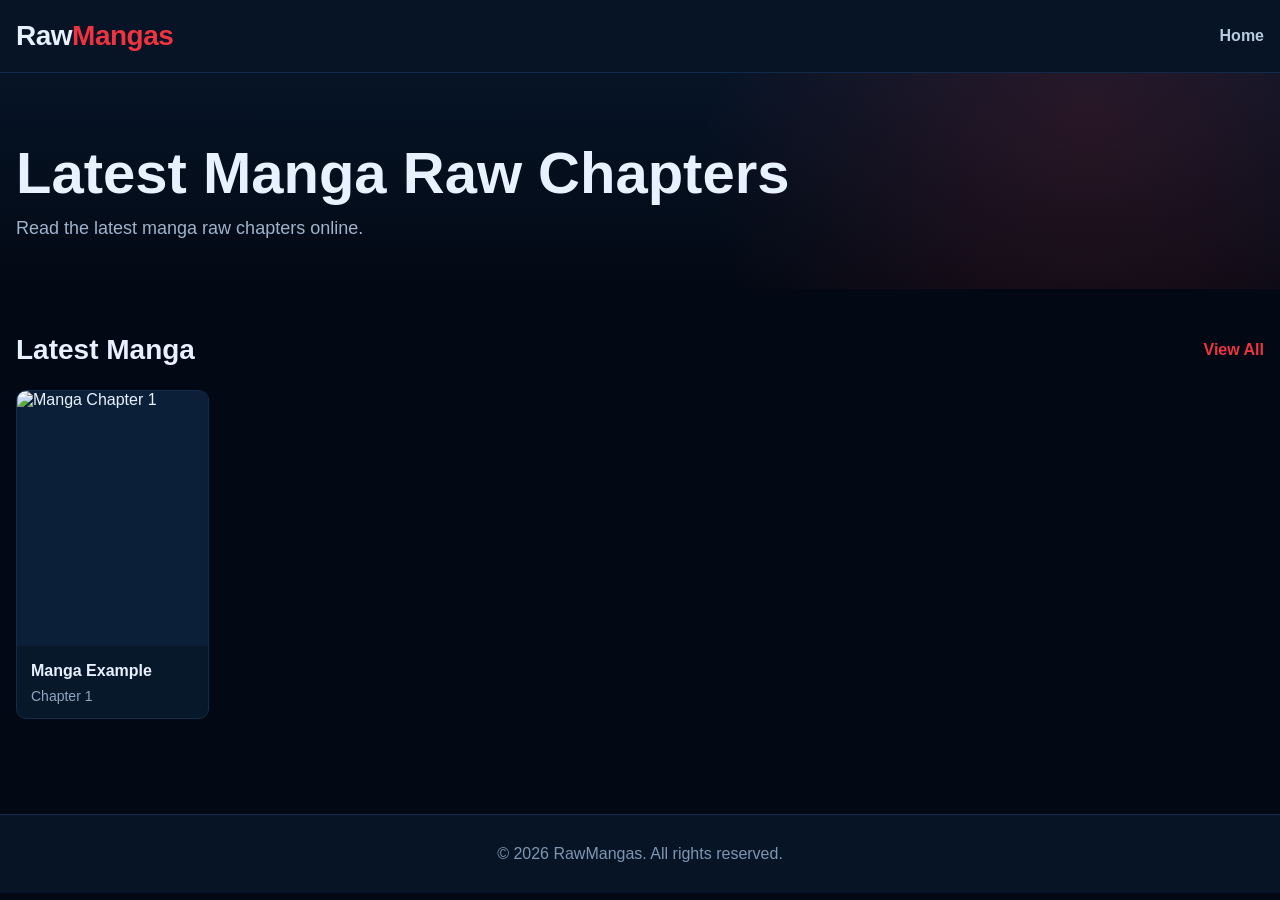
==== index.html @ b0aa453a "Initial RawMangas website" ====
<!DOCTYPE html>
<html lang="en">
<head>
  <meta charset="UTF-8">

  <meta name="viewport" content="width=device-width, initial-scale=1.0">

  <title>RawMangas - Read Manga Raw Online</title>

  <meta
    name="description"
    content="Read the latest manga raw chapters online on RawMangas."
  >

  <meta name="robots" content="index, follow">

  <link rel="canonical" href="https://readnewmangaraw.github.io/rawmangas/">

  <link rel="stylesheet" href="style.css">
</head>

<body>

  <header class="site-header">
    <div class="container">

      <a class="logo" href="./">
        Raw<span>Mangas</span>
      </a>

      <nav>
        <a href="./">Home</a>
      </nav>

    </div>
  </header>


  <main>

    <section class="hero">
      <div class="container">

        <h1>Latest Manga Raw Chapters</h1>

        <p>
          Read the latest manga raw chapters online.
        </p>

      </div>
    </section>


    <section class="manga-section">
      <div class="container">

        <div class="section-heading">
          <h2>Latest Manga</h2>
          <a href="./">View All</a>
        </div>


        <div class="manga-grid">

          <article class="manga-card">

            <a href="./posts/example-chapter-1.html">

              <img
                src="./images/example.jpg"
                alt="Manga Chapter 1"
                loading="lazy"
              >

              <div class="card-content">

                <h3>Manga Example</h3>

                <p>Chapter 1</p>

              </div>

            </a>

          </article>


        </div>

      </div>
    </section>


  </main>


  <footer>
    <div class="container">

      <p>
        © 2026 RawMangas. All rights reserved.
      </p>

    </div>
  </footer>


  <script src="script.js"></script>

</body>
</html>
---- style.css ----
* {
  box-sizing: border-box;
}

html {
  scroll-behavior: smooth;
}

body {
  margin: 0;
  background: #030914;
  color: #e8f1ff;
  font-family: Arial, "Noto Sans", sans-serif;
}

a {
  color: inherit;
  text-decoration: none;
}

img {
  max-width: 100%;
  display: block;
}

.container {
  width: min(1400px, calc(100% - 32px));
  margin: 0 auto;
}


/* Header */

.site-header {
  background: #061426;
  border-bottom: 1px solid #102b49;
  position: sticky;
  top: 0;
  z-index: 100;
}

.site-header .container {
  min-height: 72px;
  display: flex;
  align-items: center;
  justify-content: space-between;
}

.logo {
  font-size: 28px;
  font-weight: 800;
  letter-spacing: -0.5px;
}

.logo span {
  color: #ef3340;
}

nav a {
  color: #b9cbe0;
  font-weight: 600;
}

nav a:hover {
  color: #ffffff;
}


/* Hero */

.hero {
  padding: 70px 0 50px;
  background:
    radial-gradient(
      circle at 85% 20%,
      rgba(239, 51, 64, 0.15),
      transparent 35%
    ),
    linear-gradient(
      180deg,
      #061426 0%,
      #030914 100%
    );
}

.hero h1 {
  margin: 0 0 14px;
  font-size: clamp(32px, 5vw, 58px);
  line-height: 1.05;
}

.hero p {
  margin: 0;
  max-width: 650px;
  color: #9fb4cc;
  font-size: 18px;
}


/* Sections */

.manga-section {
  padding: 45px 0;
}

.section-heading {
  display: flex;
  align-items: center;
  justify-content: space-between;
  gap: 20px;
  margin-bottom: 24px;
}

.section-heading h2 {
  margin: 0;
  font-size: 28px;
}

.section-heading a {
  color: #ef3340;
  font-weight: 700;
}


/* Manga grid */

.manga-grid {
  display: grid;
  grid-template-columns: repeat(6, minmax(0, 1fr));
  gap: 18px;
}

.manga-card {
  background: #07182b;
  border: 1px solid #112d4a;
  border-radius: 10px;
  overflow: hidden;
  transition:
    transform 0.2s ease,
    border-color 0.2s ease,
    box-shadow 0.2s ease;
}

.manga-card:hover {
  transform: translateY(-4px);
  border-color: #ef3340;
  box-shadow: 0 10px 30px rgba(0, 0, 0, 0.35);
}

.manga-card img {
  width: 100%;
  aspect-ratio: 3 / 4;
  object-fit: cover;
  background: #0b2038;
}

.card-content {
  padding: 14px;
}

.card-content h3 {
  margin: 0 0 7px;
  font-size: 16px;
  line-height: 1.35;
}

.card-content p {
  margin: 0;
  color: #8fa6bf;
  font-size: 14px;
}


/* Footer */

footer {
  margin-top: 50px;
  padding: 30px 0;
  background: #061426;
  border-top: 1px solid #102b49;
}

footer p {
  margin: 0;
  color: #7f96b0;
  text-align: center;
}


/* Tablet */

@media (max-width: 1100px) {

  .manga-grid {
    grid-template-columns: repeat(4, minmax(0, 1fr));
  }

}


/* Mobile */

@media (max-width: 700px) {

  .container {
    width: min(100% - 20px, 1400px);
  }

  .site-header .container {
    min-height: 62px;
  }

  .logo {
    font-size: 24px;
  }

  .hero {
    padding: 50px 0 35px;
  }

  .hero h1 {
    font-size: 34px;
  }

  .hero p {
    font-size: 16px;
  }

  .manga-section {
    padding: 32px 0;
  }

  .section-heading h2 {
    font-size: 23px;
  }

  .manga-grid {
    grid-template-columns: repeat(2, minmax(0, 1fr));
    gap: 12px;
  }

  .card-content {
    padding: 11px;
  }

  .card-content h3 {
    font-size: 14px;
  }

  .card-content p {
    font-size: 13px;
  }

}
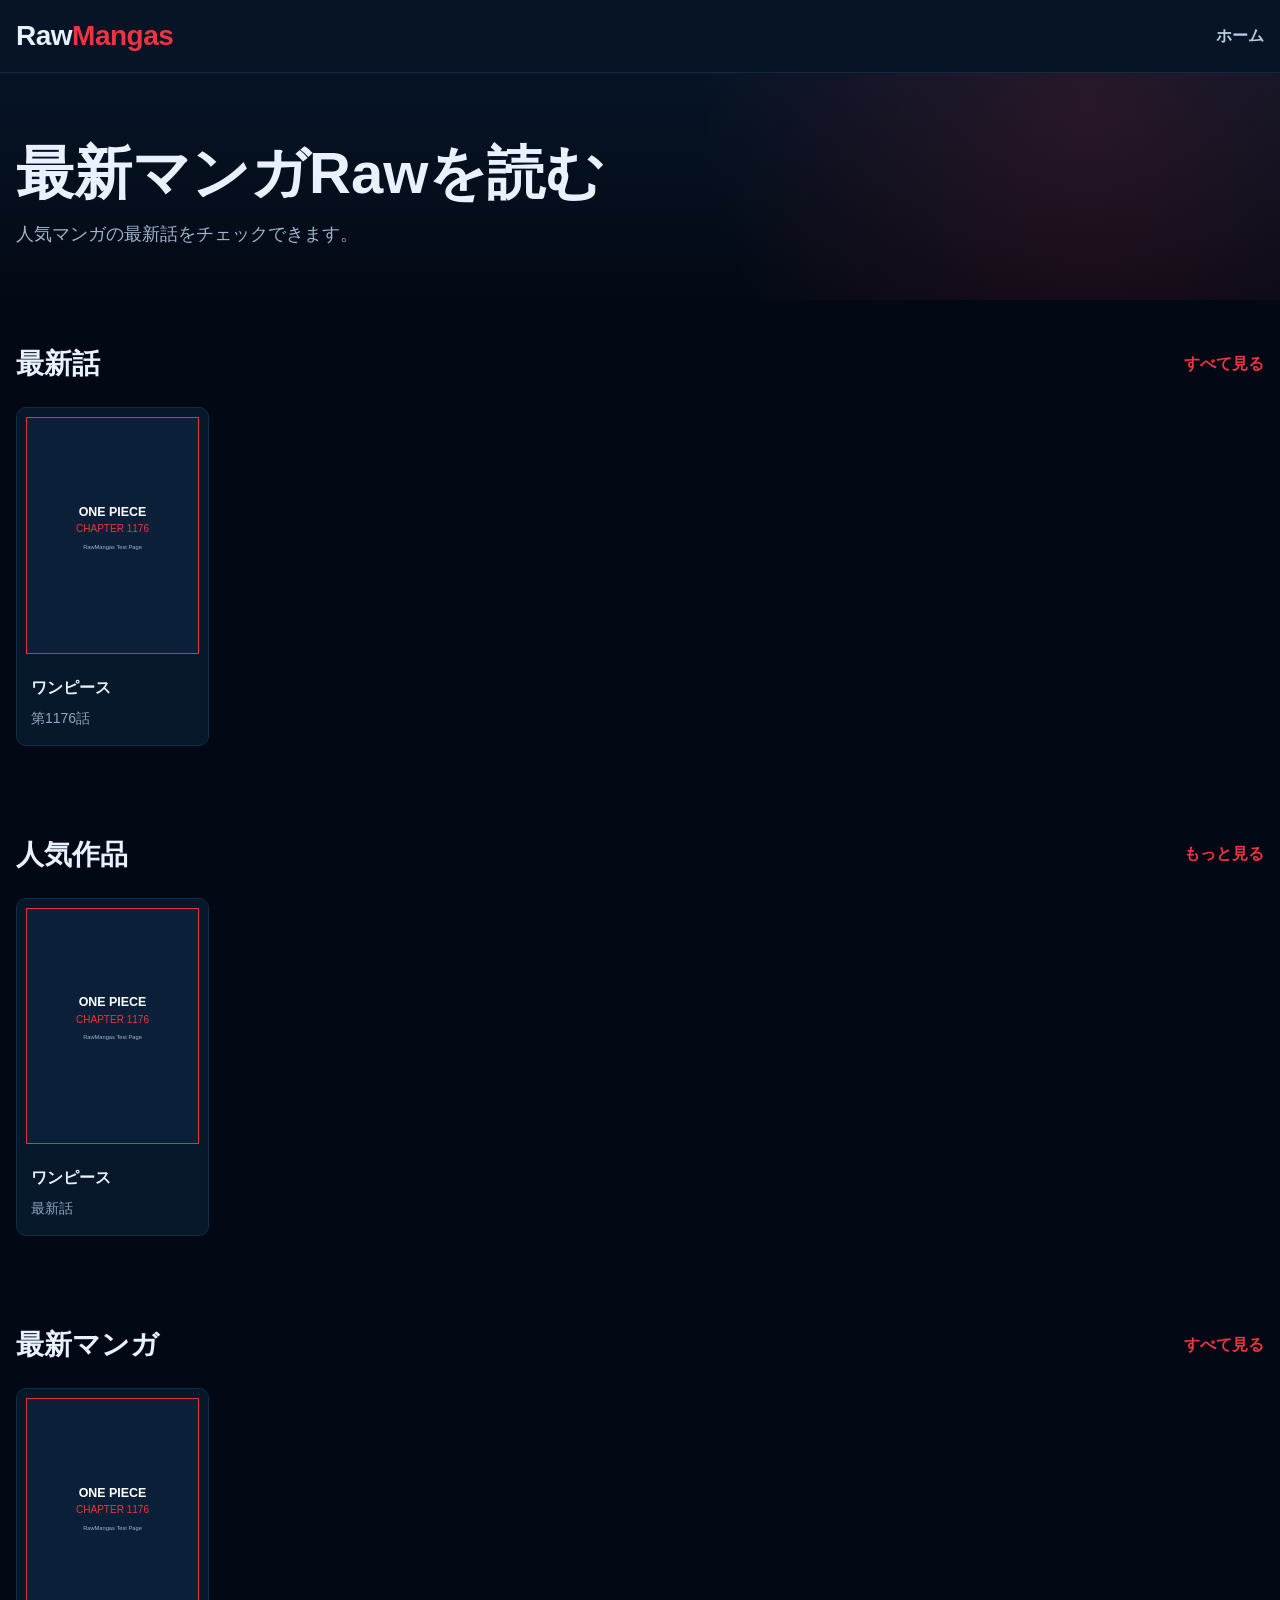
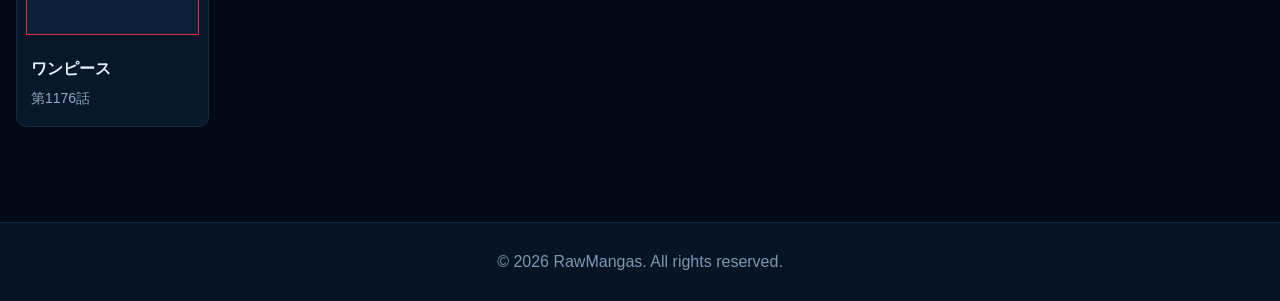
==== commit 5901844a: "Create Japanese RawMangas homepage" ====
--- a/index.html
+++ b/index.html
@@ -1,111 +1,287 @@
 <!DOCTYPE html>
-<html lang="en">
+<html lang="ja">
+
 <head>
+
   <meta charset="UTF-8">
 
-  <meta name="viewport" content="width=device-width, initial-scale=1.0">
-
-  <title>RawMangas - Read Manga Raw Online</title>
+  <meta
+    name="viewport"
+    content="width=device-width, initial-scale=1.0"
+  >
+
+  <title>RawMangas - 最新マンガRawを読む</title>
 
   <meta
     name="description"
-    content="Read the latest manga raw chapters online on RawMangas."
-  >
-
-  <meta name="robots" content="index, follow">
-
-  <link rel="canonical" href="https://readnewmangaraw.github.io/rawmangas/">
-
-  <link rel="stylesheet" href="style.css">
+    content="RawMangasでは、最新のマンガRawと最新話を無料で読むことができます。"
+  >
+
+  <meta
+    name="robots"
+    content="index, follow"
+  >
+
+  <link
+    rel="canonical"
+    href="https://readnewmangaraw.github.io/rawmangas/"
+  >
+
+  <link
+    rel="stylesheet"
+    href="style.css"
+  >
+
 </head>
 
+
 <body>
 
-  <header class="site-header">
-    <div class="container">
-
-      <a class="logo" href="./">
-        Raw<span>Mangas</span>
+
+<header class="site-header">
+
+  <div class="container">
+
+    <a
+      class="logo"
+      href="./"
+      aria-label="RawMangas ホーム"
+    >
+      Raw<span>Mangas</span>
+    </a>
+
+
+    <nav>
+
+      <a href="./">
+        ホーム
       </a>
 
-      <nav>
-        <a href="./">Home</a>
-      </nav>
-
-    </div>
-  </header>
-
-
-  <main>
-
-    <section class="hero">
-      <div class="container">
-
-        <h1>Latest Manga Raw Chapters</h1>
-
-        <p>
-          Read the latest manga raw chapters online.
-        </p>
-
-      </div>
-    </section>
-
-
-    <section class="manga-section">
-      <div class="container">
-
-        <div class="section-heading">
-          <h2>Latest Manga</h2>
-          <a href="./">View All</a>
-        </div>
-
-
-        <div class="manga-grid">
-
-          <article class="manga-card">
-
-            <a href="./posts/example-chapter-1.html">
-
-              <img
-                src="./images/example.jpg"
-                alt="Manga Chapter 1"
-                loading="lazy"
-              >
-
-              <div class="card-content">
-
-                <h3>Manga Example</h3>
-
-                <p>Chapter 1</p>
-
-              </div>
-
-            </a>
-
-          </article>
-
-
-        </div>
-
-      </div>
-    </section>
-
-
-  </main>
-
-
-  <footer>
-    <div class="container">
+    </nav>
+
+  </div>
+
+</header>
+
+
+
+<main>
+
+
+  <!-- Hero -->
+
+  <section class="hero">
+
+    <div class="container">
+
+      <h1>
+        最新マンガRawを読む
+      </h1>
 
       <p>
-        © 2026 RawMangas. All rights reserved.
+        人気マンガの最新話をチェックできます。
       </p>
 
     </div>
-  </footer>
-
-
-  <script src="script.js"></script>
+
+  </section>
+
+
+
+  <!-- Latest -->
+
+  <section class="manga-section">
+
+    <div class="container">
+
+
+      <div class="section-heading">
+
+        <h2>
+          最新話
+        </h2>
+
+        <a href="./">
+          すべて見る
+        </a>
+
+      </div>
+
+
+
+      <div class="manga-grid">
+
+
+        <article class="manga-card">
+
+          <a href="./posts/test-chapter/">
+
+            <img
+              src="./images/test-chapter/title.svg"
+              alt="ワンピース 第1176話"
+              loading="lazy"
+            >
+
+            <div class="card-content">
+
+              <h3>
+                ワンピース
+              </h3>
+
+              <p>
+                第1176話
+              </p>
+
+            </div>
+
+          </a>
+
+        </article>
+
+
+      </div>
+
+    </div>
+
+  </section>
+
+
+
+  <!-- Popular -->
+
+  <section class="manga-section">
+
+    <div class="container">
+
+
+      <div class="section-heading">
+
+        <h2>
+          人気作品
+        </h2>
+
+        <a href="./">
+          もっと見る
+        </a>
+
+      </div>
+
+
+      <div class="manga-grid">
+
+
+        <article class="manga-card">
+
+          <a href="./posts/test-chapter/">
+
+            <img
+              src="./images/test-chapter/title.svg"
+              alt="ワンピース"
+              loading="lazy"
+            >
+
+            <div class="card-content">
+
+              <h3>
+                ワンピース
+              </h3>
+
+              <p>
+                最新話
+              </p>
+
+            </div>
+
+          </a>
+
+        </article>
+
+
+      </div>
+
+    </div>
+
+  </section>
+
+
+
+  <!-- Latest Manga -->
+
+  <section class="manga-section">
+
+    <div class="container">
+
+
+      <div class="section-heading">
+
+        <h2>
+          最新マンガ
+        </h2>
+
+        <a href="./">
+          すべて見る
+        </a>
+
+      </div>
+
+
+      <div class="manga-grid">
+
+
+        <article class="manga-card">
+
+          <a href="./posts/test-chapter/">
+
+            <img
+              src="./images/test-chapter/title.svg"
+              alt="ワンピース"
+              loading="lazy"
+            >
+
+            <div class="card-content">
+
+              <h3>
+                ワンピース
+              </h3>
+
+              <p>
+                第1176話
+              </p>
+
+            </div>
+
+          </a>
+
+        </article>
+
+
+      </div>
+
+    </div>
+
+  </section>
+
+
+</main>
+
+
+
+<footer>
+
+  <div class="container">
+
+    <p>
+      © 2026 RawMangas. All rights reserved.
+    </p>
+
+  </div>
+
+</footer>
+
+
+
+<script src="script.js"></script>
 
 </body>
-</html>+
+</html>
--- a/style.css
+++ b/style.css
@@ -251,4 +251,294 @@
     font-size: 13px;
   }
 
-}+}
+
+/* ================================
+   CHAPTER PAGE
+================================ */
+
+.chapter-page {
+  min-height: 70vh;
+  padding: 30px 0 90px;
+}
+
+.chapter {
+  width: 100%;
+  max-width: 1100px;
+  margin: 0 auto;
+}
+
+
+/* Breadcrumb */
+
+.breadcrumb {
+  display: flex;
+  align-items: center;
+  justify-content: center;
+  flex-wrap: wrap;
+  gap: 7px;
+  margin: 5px 0 18px;
+  color: #7187a0;
+  font-size: 13px;
+}
+
+.breadcrumb a {
+  color: #ef3340;
+  font-weight: 700;
+}
+
+.breadcrumb span {
+  opacity: 0.7;
+}
+
+
+/* Chapter heading */
+
+.chapter-header {
+  text-align: center;
+  margin-bottom: 35px;
+}
+
+.chapter-header h1 {
+  max-width: 950px;
+  margin: 0 auto 12px;
+  font-size: clamp(30px, 5vw, 52px);
+  font-weight: 800;
+  line-height: 1.08;
+  letter-spacing: -1px;
+}
+
+.chapter-meta {
+  margin: 0;
+  color: #91a6bd;
+  font-size: 15px;
+}
+
+
+/* Red heading line */
+
+.chapter-header::after {
+  content: "";
+  display: block;
+  width: 55px;
+  height: 3px;
+  margin: 22px auto 0;
+  background: #ef3340;
+  border-radius: 10px;
+}
+
+
+/* Title image */
+
+.title-image {
+  width: min(680px, 100%);
+  margin: 0 auto 45px;
+  padding: 10px;
+  background: linear-gradient(
+    145deg,
+    #0a2038,
+    #061426
+  );
+  border: 1px solid #173a5c;
+  border-radius: 14px;
+  box-shadow:
+    0 20px 55px rgba(0, 0, 0, 0.45),
+    0 0 0 1px rgba(239, 51, 64, 0.04);
+}
+
+.title-image img {
+  width: 100%;
+  height: auto;
+  display: block;
+  border-radius: 8px;
+}
+
+
+/* Reader */
+
+.chapter-content {
+  position: relative;
+  width: 100%;
+  max-width: 1000px;
+  margin: 0 auto;
+  padding: 12px;
+  background: #01050b;
+  border: 1px solid #102a45;
+  border-radius: 12px;
+  box-shadow:
+    0 20px 60px rgba(0, 0, 0, 0.35);
+}
+
+.chapter-content::before {
+  content: "MANGA READER";
+  display: block;
+  padding: 7px 4px 12px;
+  color: #657c96;
+  font-size: 11px;
+  font-weight: 800;
+  letter-spacing: 1.5px;
+  text-align: center;
+}
+
+.chapter-content img {
+  display: block;
+  width: 100%;
+  max-width: 950px;
+  height: auto;
+  margin: 0 auto 7px;
+}
+
+.chapter-content img:last-child {
+  margin-bottom: 0;
+}
+
+
+/* Navigation */
+
+.chapter-navigation {
+  display: grid;
+  grid-template-columns: 1fr auto 1fr;
+  align-items: center;
+  gap: 14px;
+  max-width: 1000px;
+  margin: 30px auto 0;
+}
+
+.chapter-button {
+  min-height: 48px;
+  display: inline-flex;
+  align-items: center;
+  justify-content: center;
+  padding: 0 22px;
+  border: 1px solid #173b5f;
+  border-radius: 8px;
+  background: #071a2e;
+  color: #dbeaff;
+  font-size: 14px;
+  font-weight: 700;
+  transition:
+    background 0.2s ease,
+    border-color 0.2s ease,
+    transform 0.2s ease;
+}
+
+.chapter-button:hover {
+  background: #0c2945;
+  border-color: #ef3340;
+  transform: translateY(-2px);
+}
+
+.chapter-button:first-child {
+  justify-self: start;
+}
+
+.chapter-button:last-child {
+  justify-self: end;
+}
+
+.home-button {
+  min-width: 105px;
+  background: #ef3340;
+  border-color: #ef3340;
+  color: #ffffff;
+}
+
+.home-button:hover {
+  background: #d92734;
+  border-color: #d92734;
+}
+
+
+/* Mobile */
+
+@media (max-width: 700px) {
+
+  .chapter-page {
+    padding: 22px 0 55px;
+  }
+
+  .chapter-header {
+    margin-bottom: 28px;
+  }
+
+  .breadcrumb {
+    font-size: 12px;
+    margin-bottom: 15px;
+  }
+
+  .chapter-header h1 {
+    font-size: 29px;
+    letter-spacing: -0.5px;
+  }
+
+  .chapter-meta {
+    font-size: 13px;
+  }
+
+  .chapter-header::after {
+    margin-top: 18px;
+  }
+
+  .title-image {
+    padding: 6px;
+    margin-bottom: 30px;
+    border-radius: 10px;
+  }
+
+  .chapter-content {
+    padding: 5px;
+    border-radius: 8px;
+  }
+
+  .chapter-content::before {
+    padding: 5px 2px 9px;
+    font-size: 9px;
+  }
+
+  .chapter-content img {
+    margin-bottom: 3px;
+  }
+
+  .chapter-navigation {
+    grid-template-columns: 1fr 1fr;
+    gap: 8px;
+    margin-top: 22px;
+  }
+
+  .home-button {
+    grid-column: 1 / -1;
+    grid-row: 1;
+    order: -1;
+    width: 100%;
+  }
+
+  .chapter-button {
+    min-height: 44px;
+    padding: 0 9px;
+    font-size: 12px;
+  }
+
+}
+
+
+/* Japanese Typography */
+
+body {
+  font-family:
+    "Noto Sans JP",
+    "Hiragino Kaku Gothic ProN",
+    "Yu Gothic",
+    Arial,
+    sans-serif;
+}
+
+.hero p,
+.card-content p,
+.chapter-meta,
+.breadcrumb {
+  line-height: 1.8;
+}
+
+.card-content h3 {
+  word-break: break-word;
+}
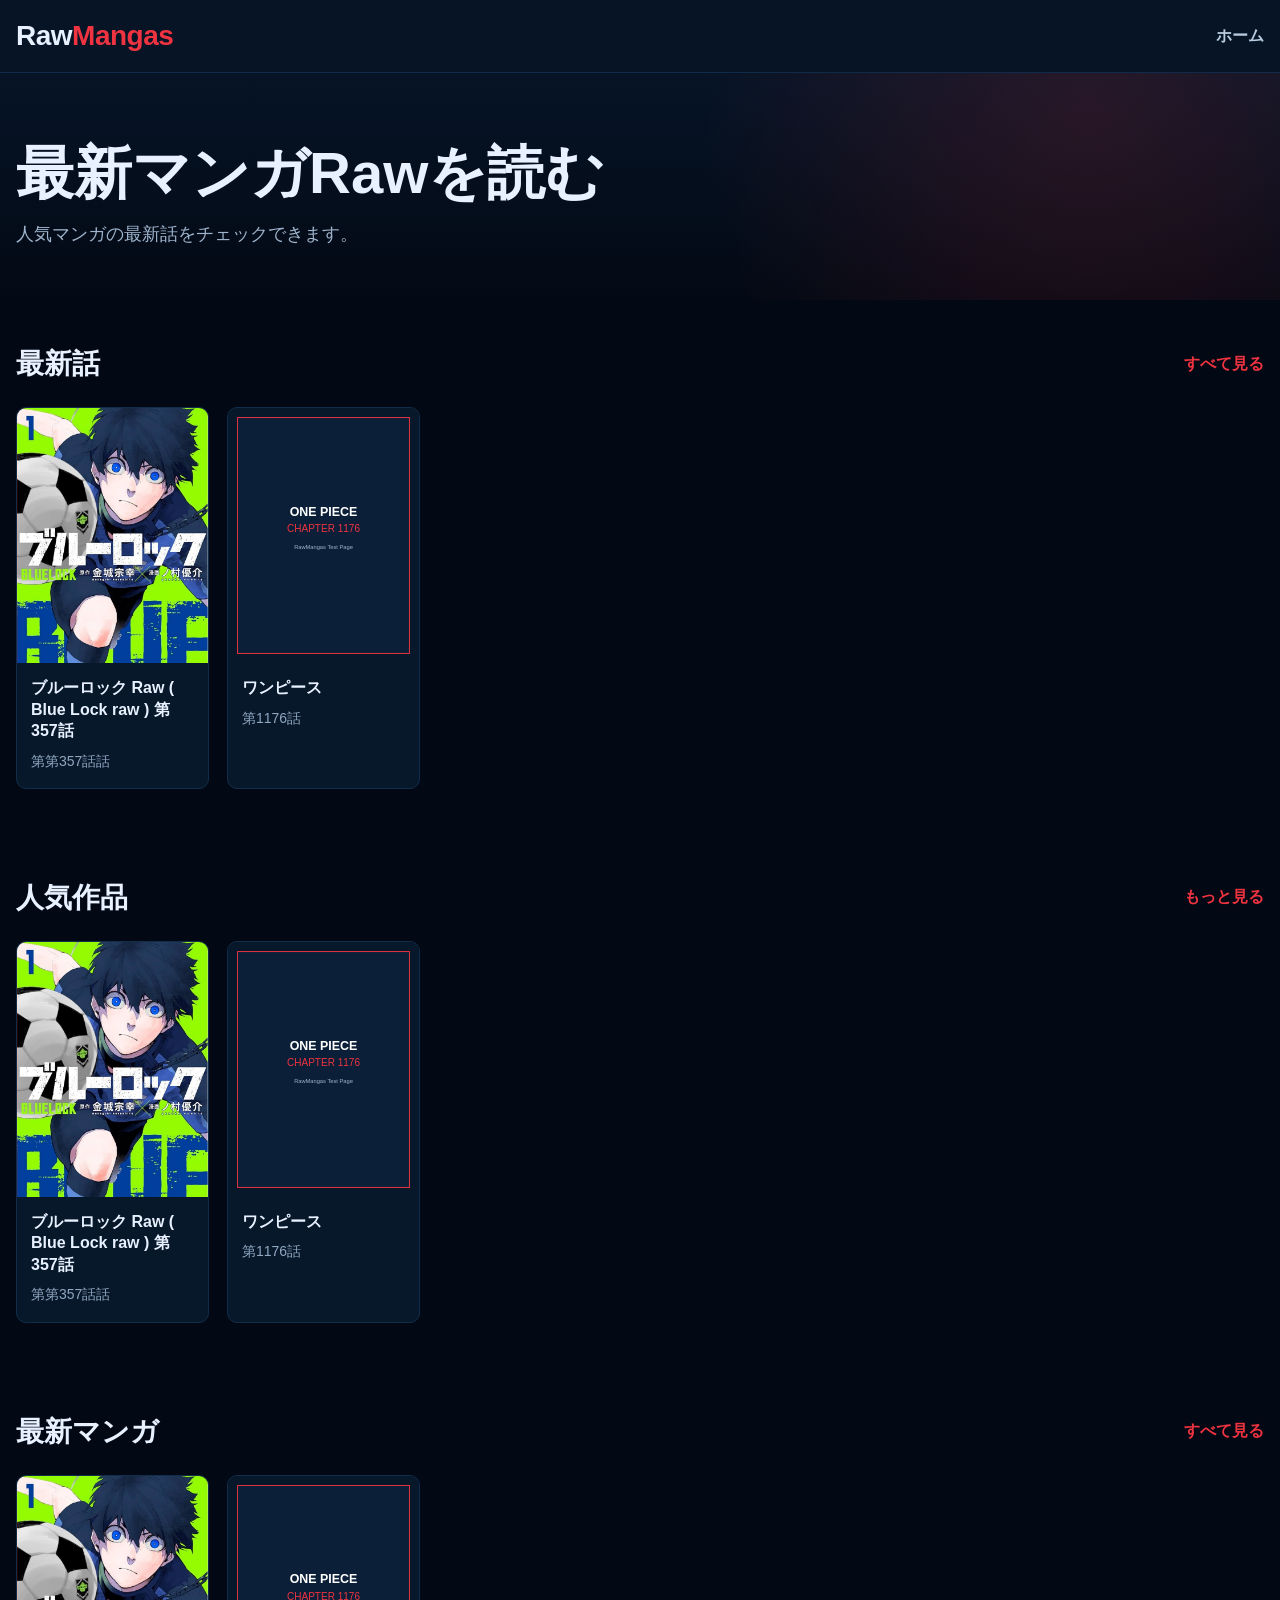
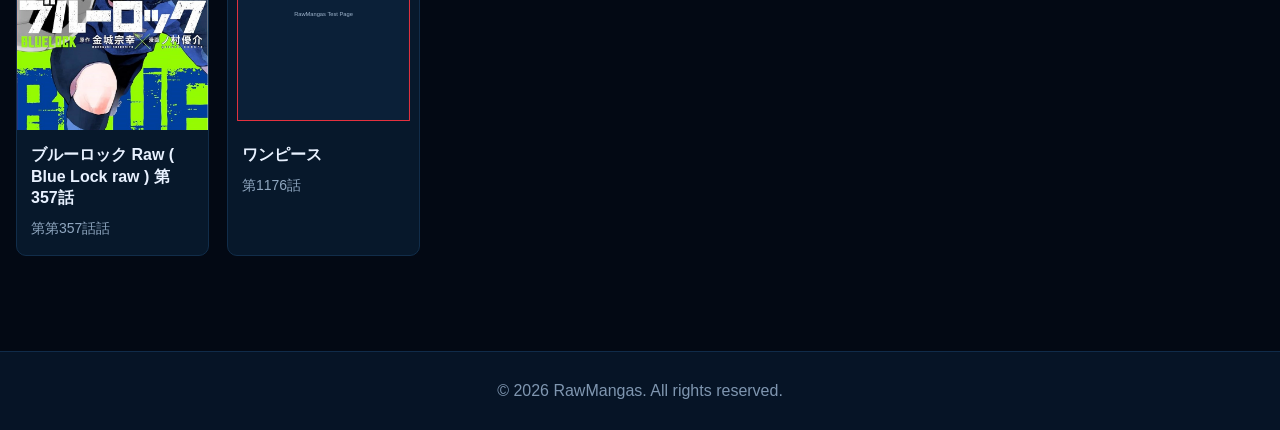
==== commit 52268aa5: "Connect homepage to dynamic posts" ====
--- a/index.html
+++ b/index.html
@@ -109,34 +109,9 @@
 
 
 
-      <div class="manga-grid">
-
-
-        <article class="manga-card">
-
-          <a href="./posts/test-chapter/">
-
-            <img
-              src="./images/test-chapter/title.svg"
-              alt="ワンピース 第1176話"
-              loading="lazy"
-            >
-
-            <div class="card-content">
-
-              <h3>
-                ワンピース
-              </h3>
-
-              <p>
-                第1176話
-              </p>
-
-            </div>
-
-          </a>
-
-        </article>
+      <div class="manga-grid" id="latest-grid">
+
+      </div>
 
 
       </div>
@@ -167,34 +142,9 @@
       </div>
 
 
-      <div class="manga-grid">
-
-
-        <article class="manga-card">
-
-          <a href="./posts/test-chapter/">
-
-            <img
-              src="./images/test-chapter/title.svg"
-              alt="ワンピース"
-              loading="lazy"
-            >
-
-            <div class="card-content">
-
-              <h3>
-                ワンピース
-              </h3>
-
-              <p>
-                最新話
-              </p>
-
-            </div>
-
-          </a>
-
-        </article>
+      <div class="manga-grid" id="popular-grid">
+
+      </div>
 
 
       </div>
@@ -225,34 +175,9 @@
       </div>
 
 
-      <div class="manga-grid">
-
-
-        <article class="manga-card">
-
-          <a href="./posts/test-chapter/">
-
-            <img
-              src="./images/test-chapter/title.svg"
-              alt="ワンピース"
-              loading="lazy"
-            >
-
-            <div class="card-content">
-
-              <h3>
-                ワンピース
-              </h3>
-
-              <p>
-                第1176話
-              </p>
-
-            </div>
-
-          </a>
-
-        </article>
+      <div class="manga-grid" id="all-grid">
+
+      </div>
 
 
       </div>
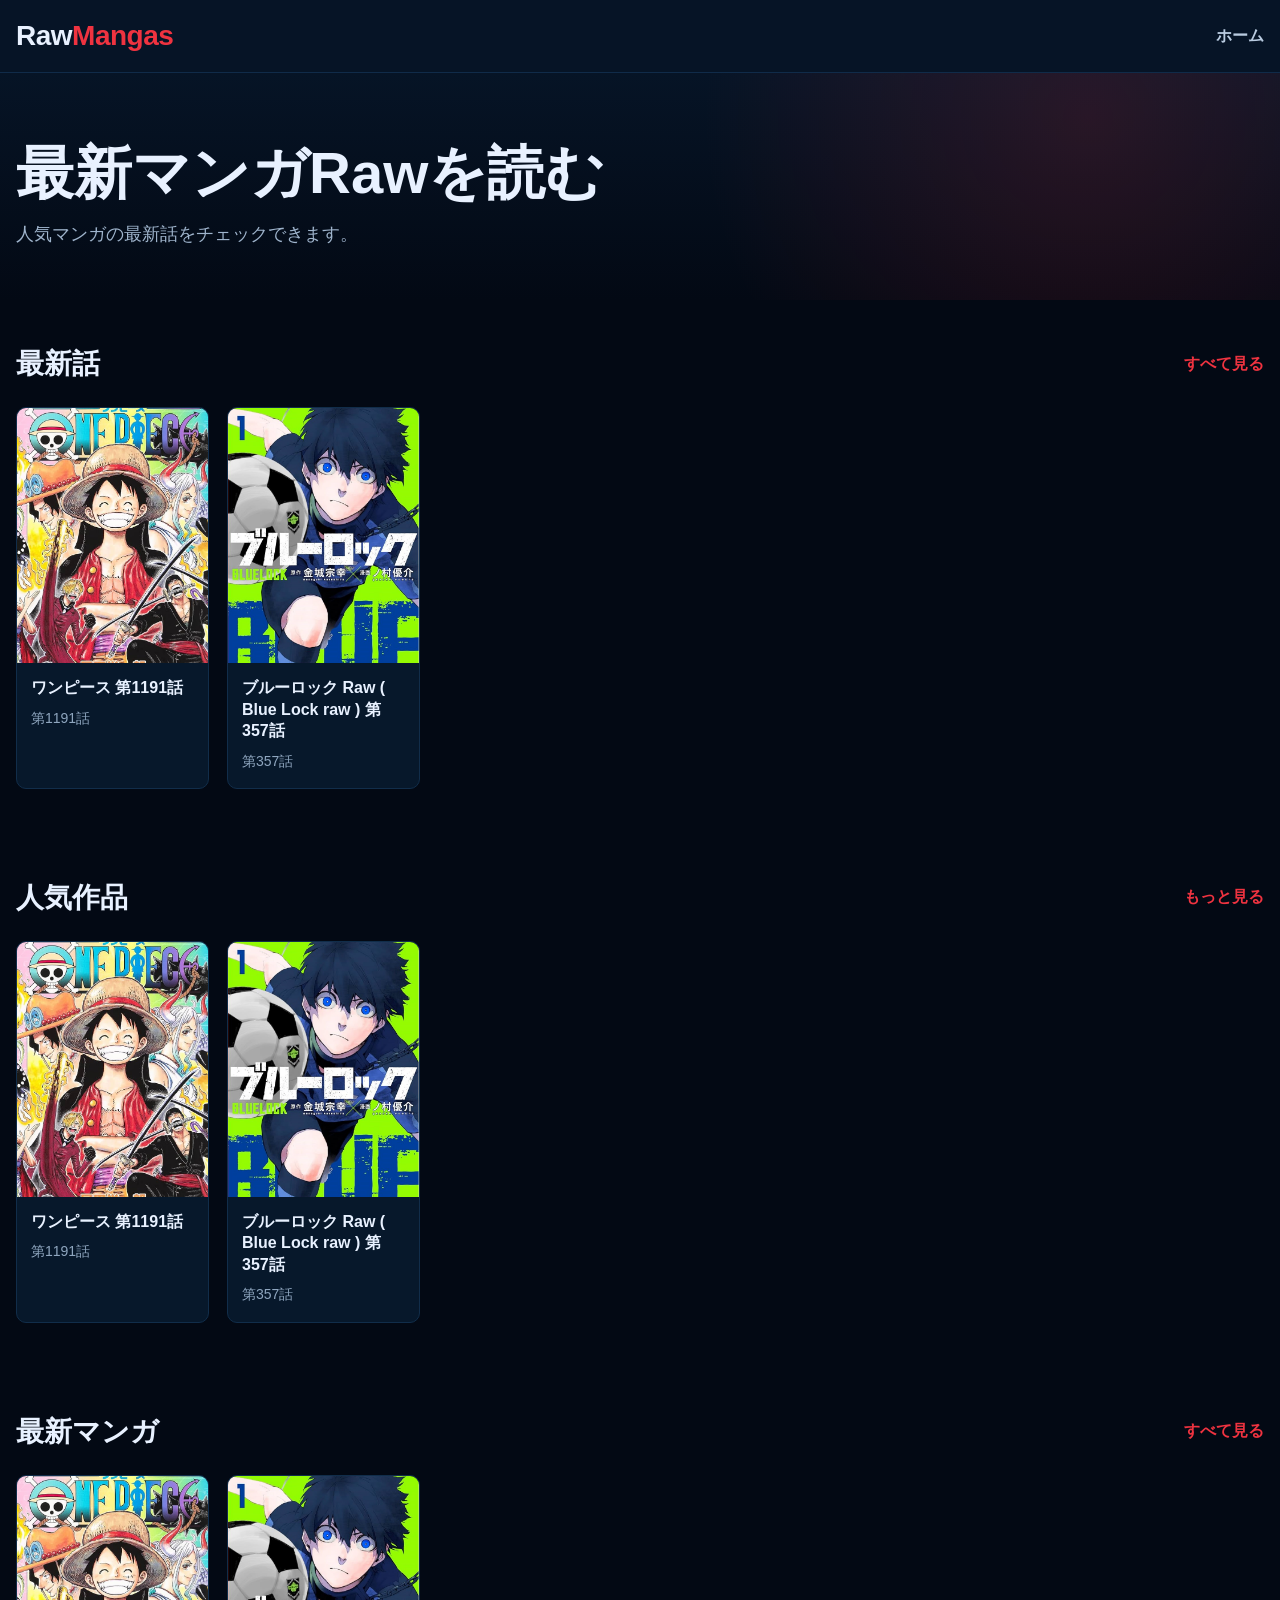
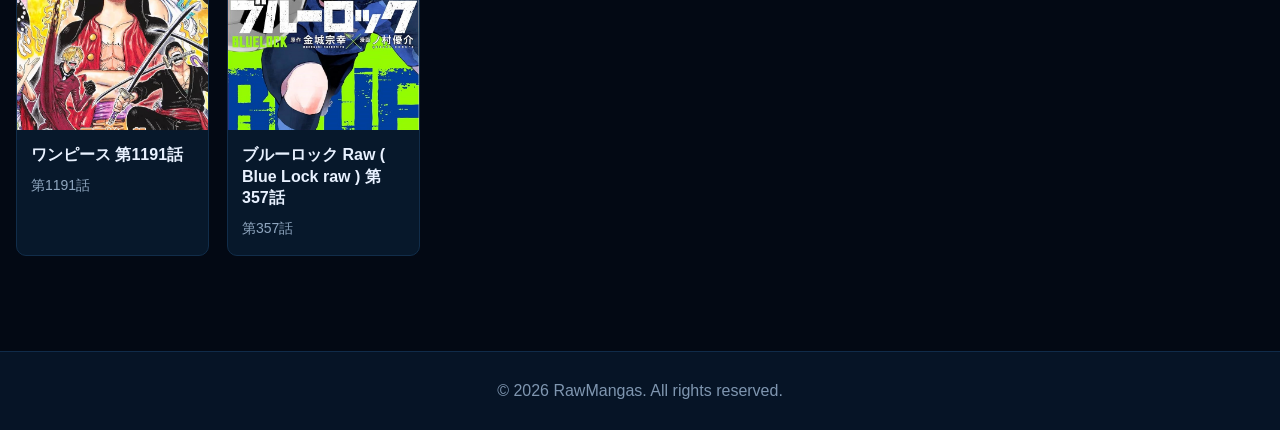
==== commit 935274eb: "Add Google Search Console verification" ====
--- a/index.html
+++ b/index.html
@@ -31,6 +31,8 @@
     rel="stylesheet"
     href="style.css"
   >
+
+  <meta name="google-site-verification" content="BZ52T1gZ348pRANE2zL4GQ4CzBD4zIG7TqbrdKdMX8c" />
 
 </head>
 
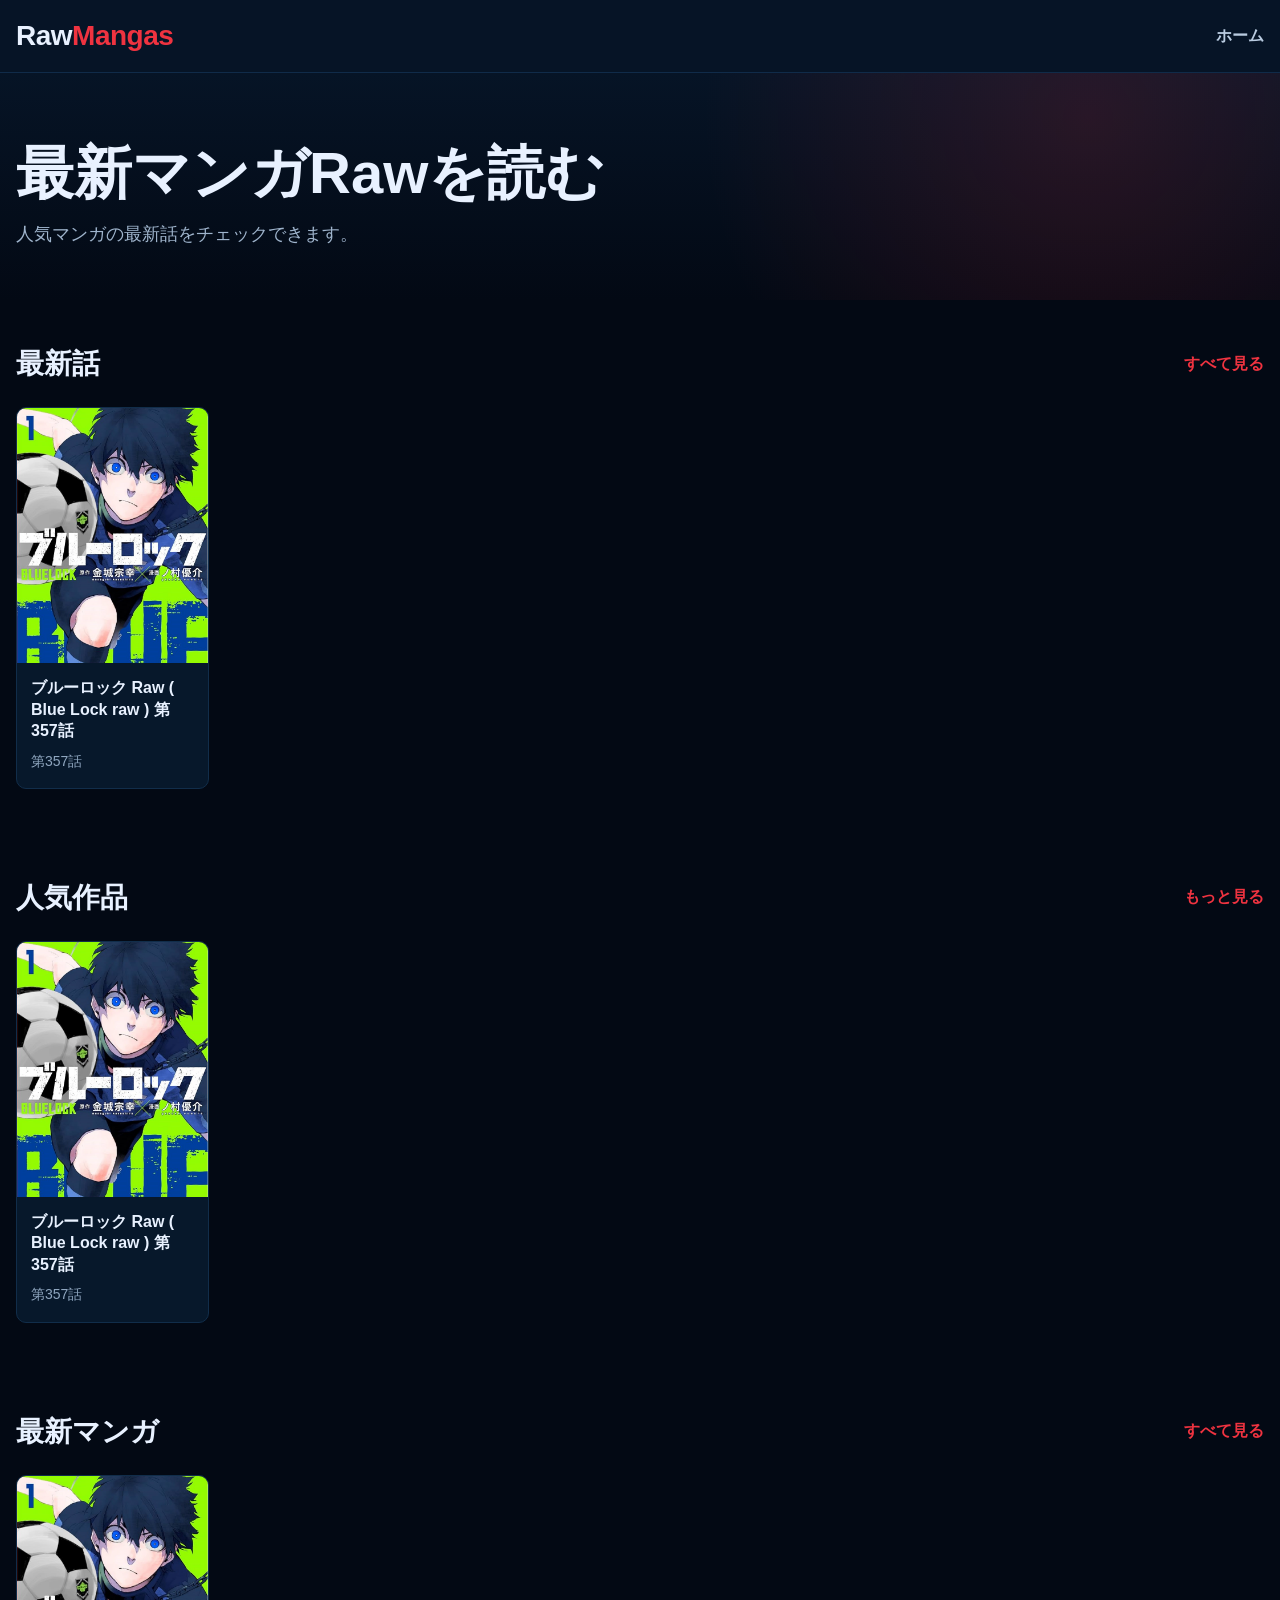
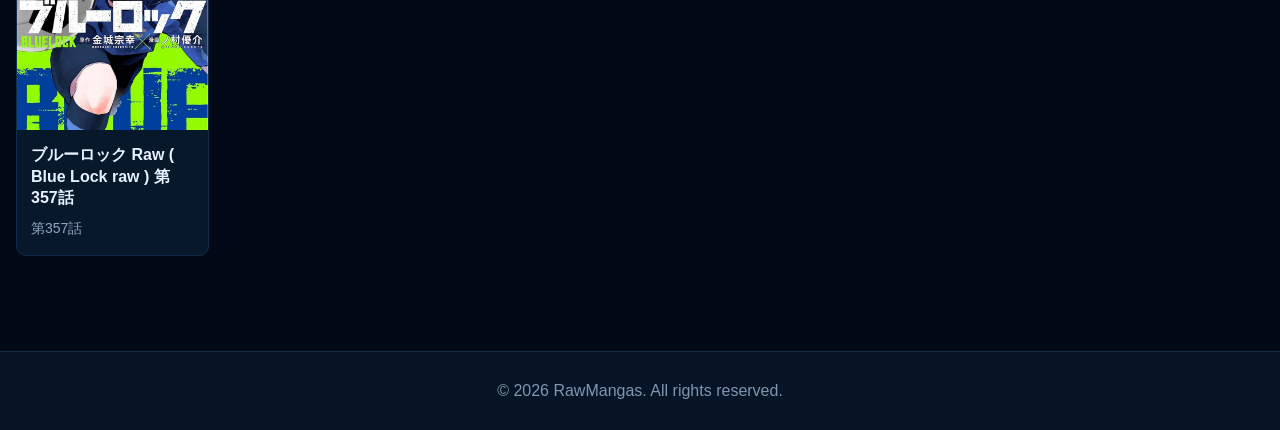
==== commit 2f375978: "Add Google verification tag" ====
--- a/index.html
+++ b/index.html
@@ -31,6 +31,7 @@
     rel="stylesheet"
     href="style.css"
   >
+
 
   <meta name="google-site-verification" content="BZ52T1gZ348pRANE2zL4GQ4CzBD4zIG7TqbrdKdMX8c" />
 
